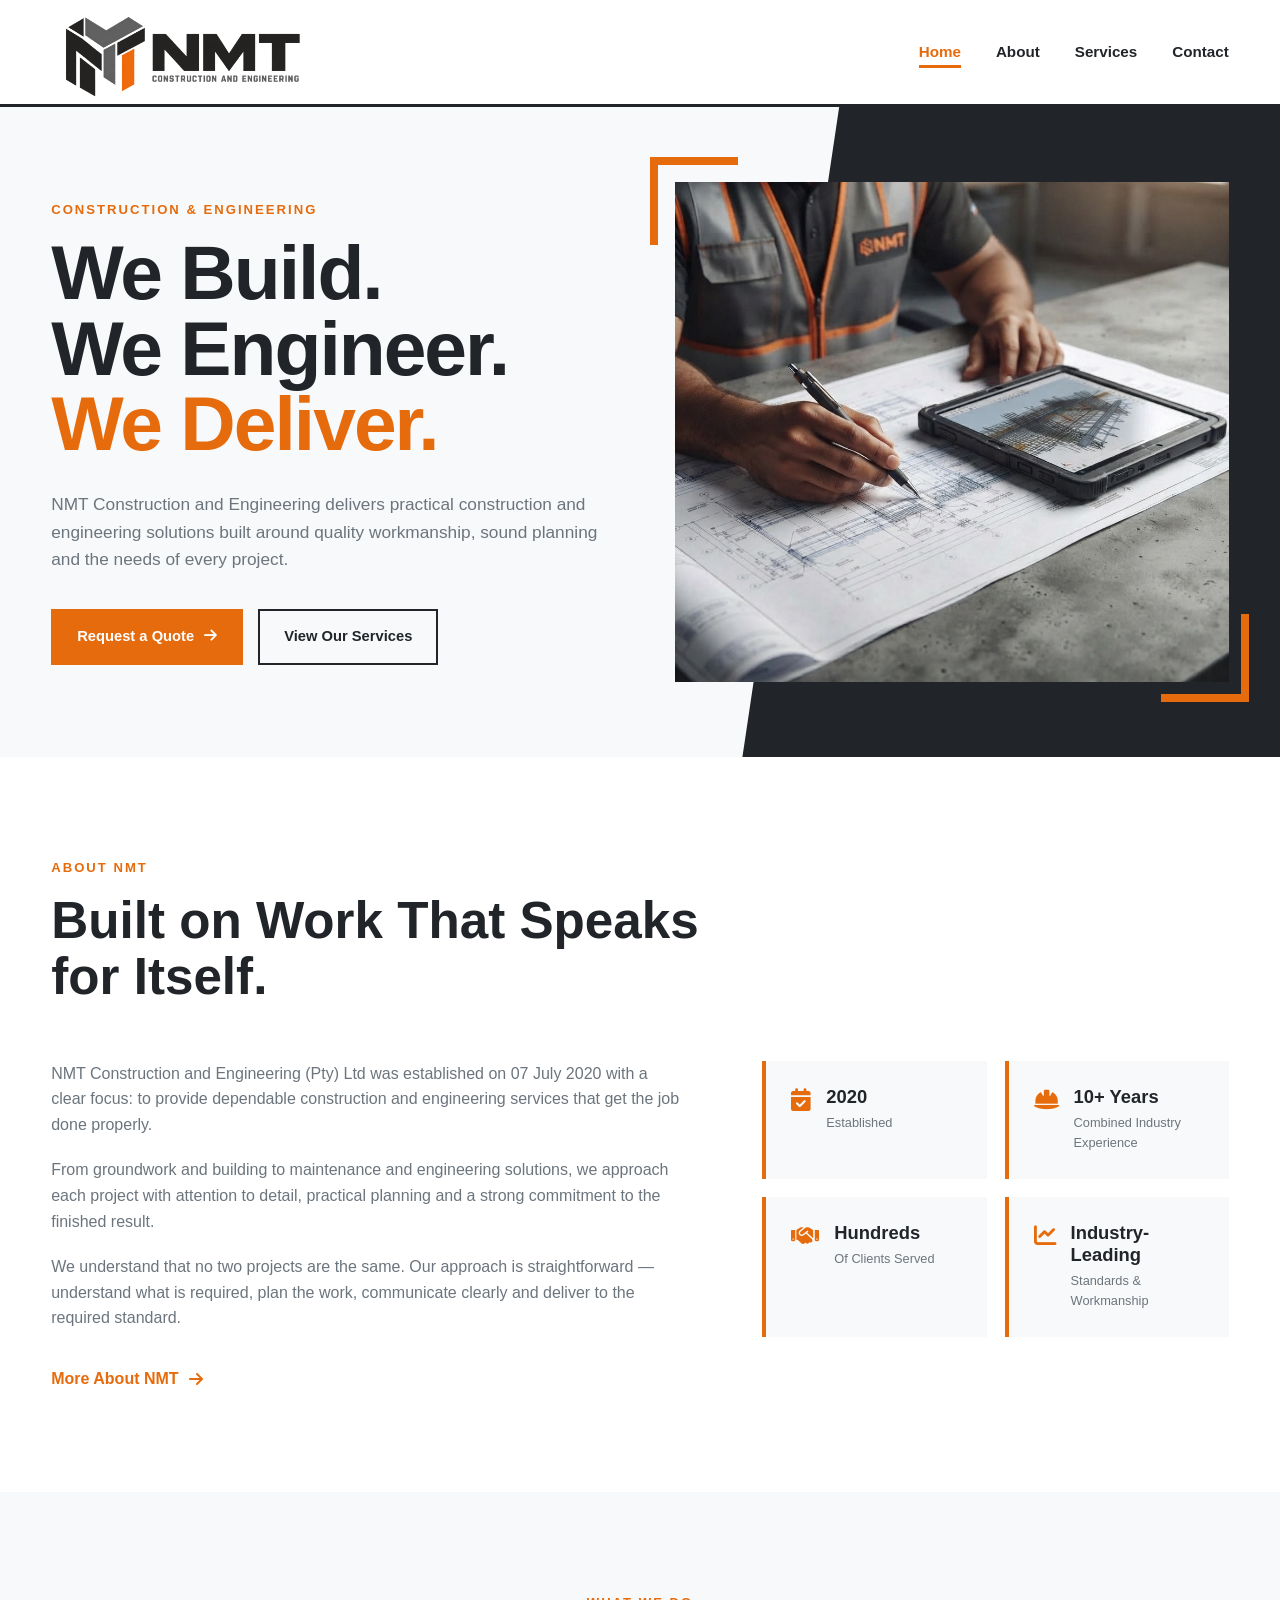
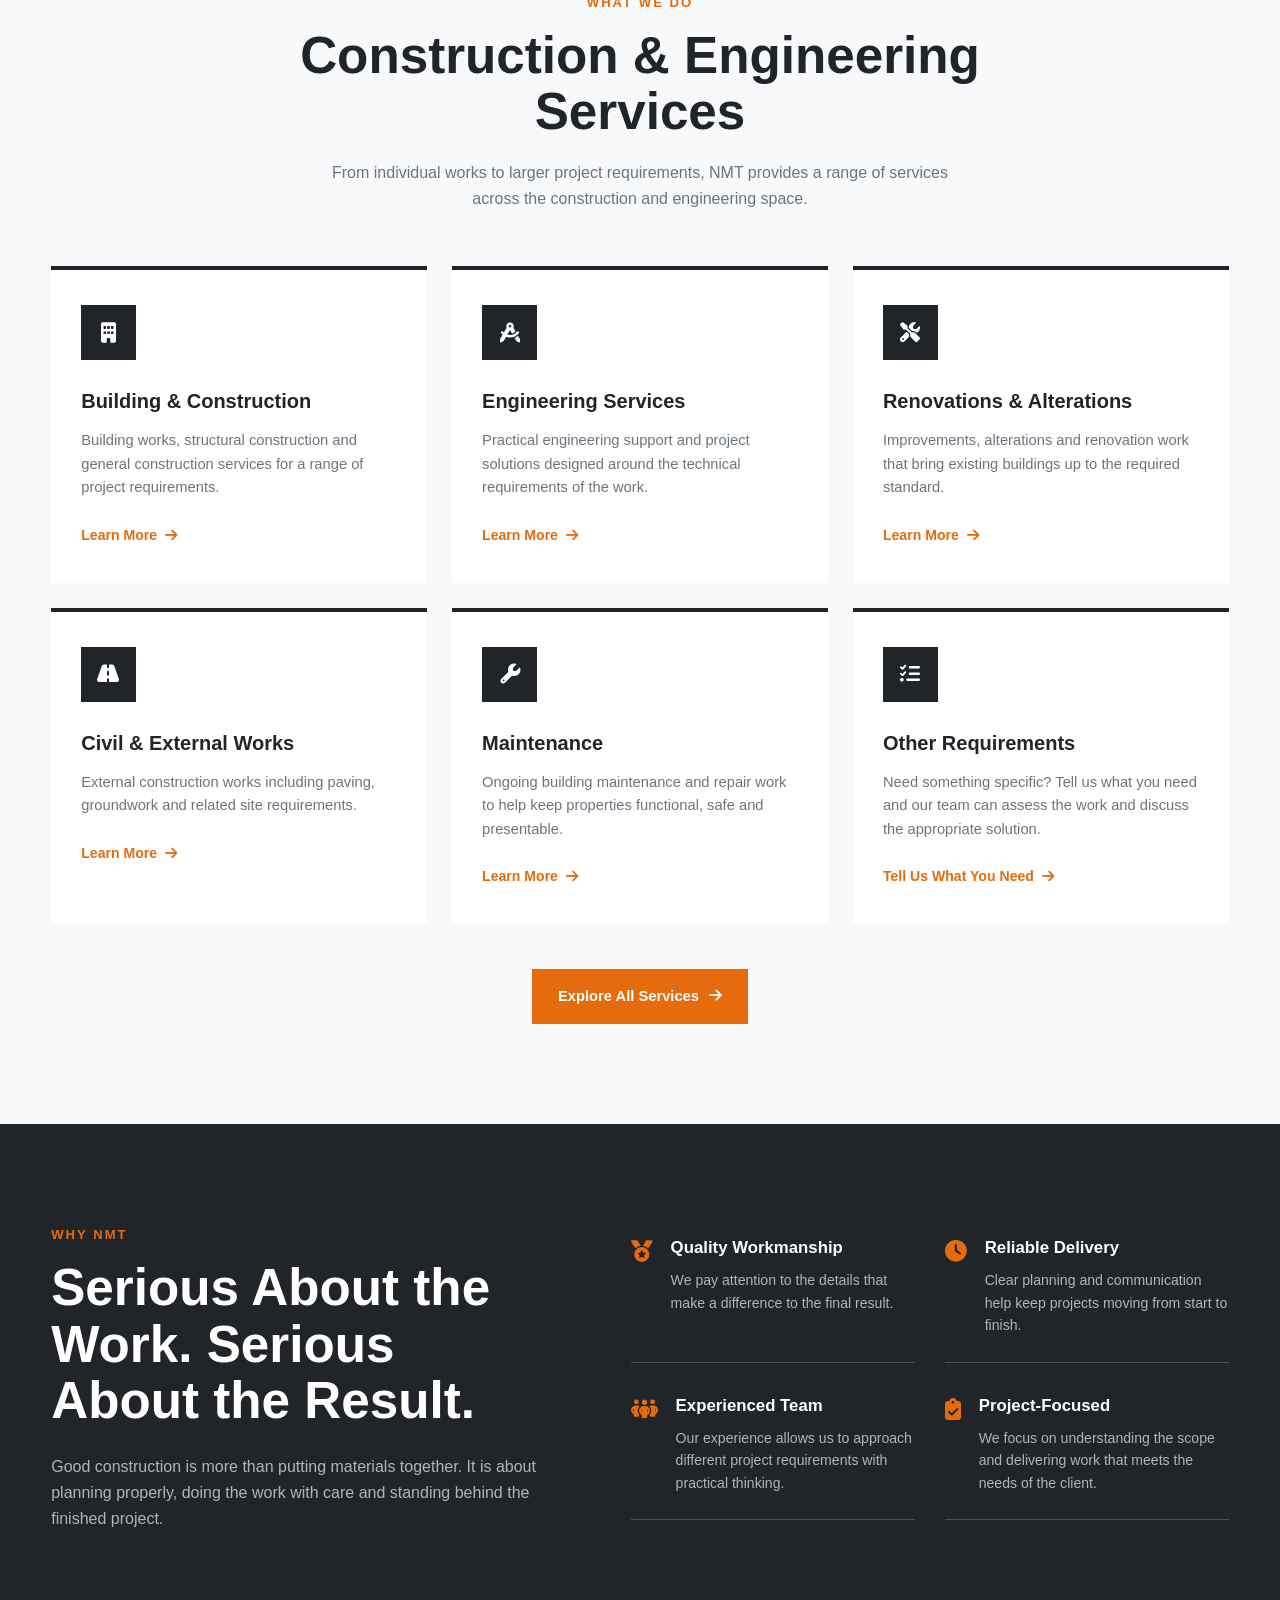
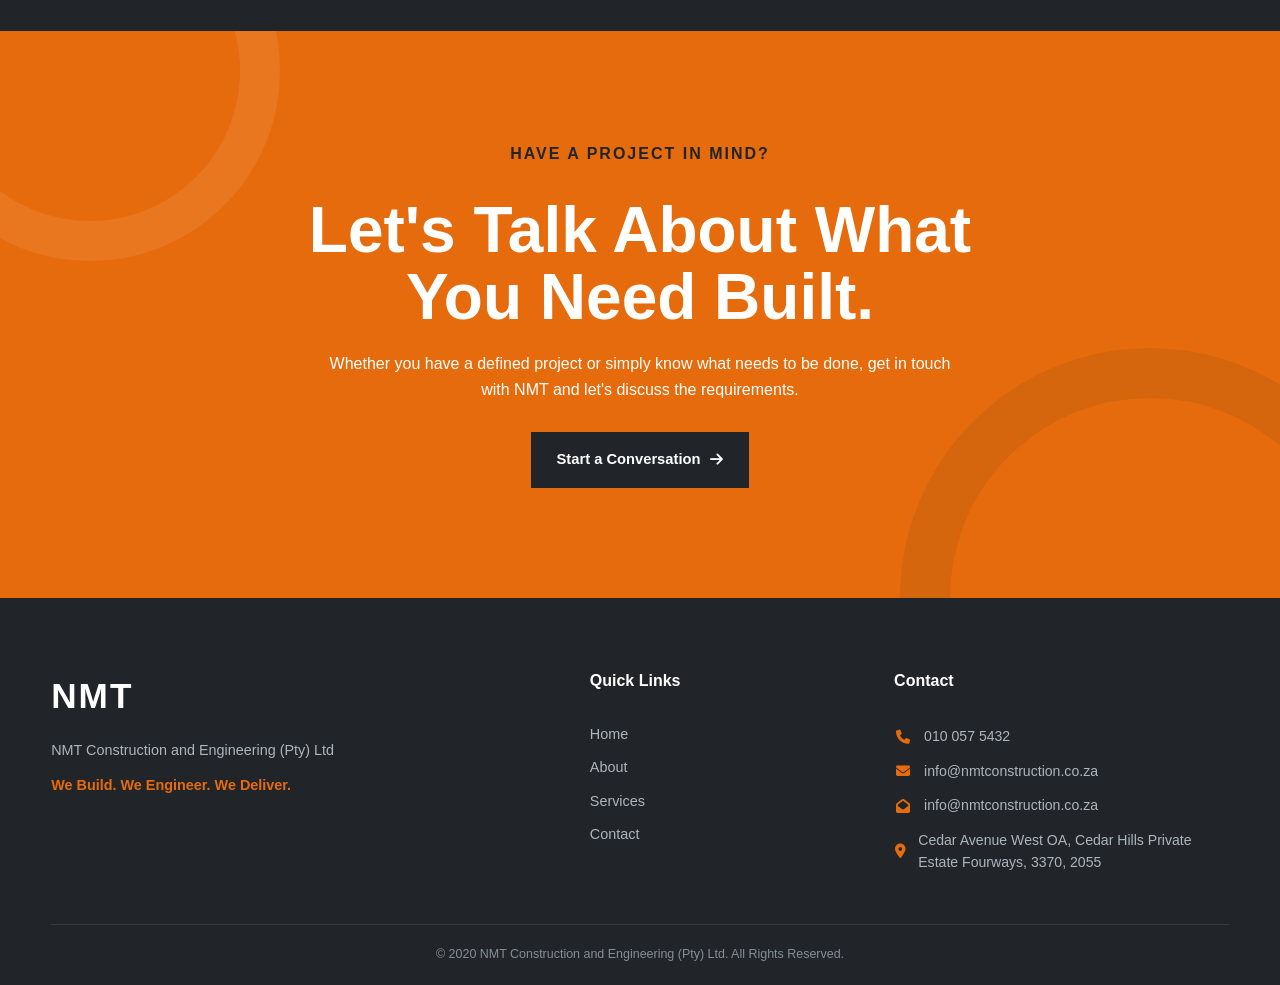
==== index.html @ 1b3e468e "Add files via upload" ====
<!DOCTYPE html>
<html lang="en">
<head>
    <meta charset="UTF-8">
    <meta name="viewport" content="width=device-width, initial-scale=1.0">
    <meta name="description" content="NMT Construction and Engineering (Pty) Ltd — professional construction and engineering services for residential, commercial and industrial projects.">
    <meta name="keywords" content="NMT Construction, NMT Engineering, construction company, engineering services, construction services, South Africa">
    <meta name="author" content="NMT Construction and Engineering (Pty) Ltd">
    <title>NMT Construction and Engineering (Pty) Ltd</title>

    <link rel="icon" type="image/jpeg" href="images/Favicon.jpg">

    <link rel="stylesheet" href="css/style.css">

    <link rel="stylesheet" href="https://cdnjs.cloudflare.com/ajax/libs/font-awesome/6.5.2/css/all.min.css">
</head>

<body>

    <header class="site-header">
        <div class="container">

            <a href="index.html" class="logo">
              <img src="images/NMT_Logo.jpg" alt="NMT Construction and Engineering (Pty) Ltd">
           </a>

            <button class="menu-toggle" id="menu-toggle" aria-label="Open navigation menu" aria-expanded="false">
                <i class="fas fa-bars"></i>
            </button>

            <nav class="navbar" id="navbar">
                <ul>
                    <li><a href="index.html" class="active">Home</a></li>
                    <li><a href="about.html">About</a></li>
                    <li><a href="services.html">Services</a></li>
                    <li><a href="contact.html">Contact</a></li>
                </ul>
            </nav>

        </div>
    </header>


    <main>

        <section class="hero">
            <div class="container hero-container">

                <div class="hero-content">
                    <p class="hero-label">CONSTRUCTION & ENGINEERING</p>

                    <h1>
                        <span class="hero-word">We Build.</span>
                        <span class="hero-word">We Engineer.</span>
                        <span class="hero-word">We Deliver.</span>
                    </h1>

                    <p class="hero-text">
                        NMT Construction and Engineering delivers practical construction
                        and engineering solutions built around quality workmanship,
                        sound planning and the needs of every project.
                    </p>

                    <div class="hero-buttons">
                        <a href="contact.html" class="btn btn-primary">
                            Request a Quote
                            <i class="fas fa-arrow-right"></i>
                        </a>

                        <a href="services.html" class="btn btn-secondary">
                            View Our Services
                        </a>
                    </div>
                </div>

                <div class="hero-image">
                    <img src="images/construction.jpg" alt="NMT Construction and Engineering project">
                </div>

            </div>
        </section>


        <section class="company-intro">
            <div class="container">

                <div class="section-heading">
                    <p class="section-label">ABOUT NMT</p>
                    <h2>Built on Work That Speaks for Itself.</h2>
                </div>

                <div class="intro-content">

                    <div class="intro-text">
                        <p>
                            NMT Construction and Engineering (Pty) Ltd was established
                            on 07 July 2020 with a clear focus: to provide dependable
                            construction and engineering services that get the job done
                            properly.
                        </p>

                        <p>
                            From groundwork and building to maintenance and engineering
                            solutions, we approach each project with attention to detail,
                            practical planning and a strong commitment to the finished result.
                        </p>

                        <p>
                            We understand that no two projects are the same. Our approach
                            is straightforward — understand what is required, plan the work,
                            communicate clearly and deliver to the required standard.
                        </p>

                        <a href="about.html" class="text-link">
                            More About NMT
                            <i class="fas fa-arrow-right"></i>
                        </a>
                    </div>

                    <div class="intro-facts">

                        <div class="fact">
                            <i class="fas fa-calendar-check"></i>
                            <div>
                                <strong>2020</strong>
                                <span>Established</span>
                            </div>
                        </div>

                        <div class="fact">
                            <i class="fas fa-hard-hat"></i>
                            <div>
                                <strong>10+ Years</strong>
                                <span>Combined Industry Experience</span>
                            </div>
                        </div>

                        <div class="fact">
                            <i class="fas fa-handshake"></i>
                            <div>
                                <strong>Hundreds</strong>
                                <span>Of Clients Served</span>
                            </div>
                        </div>

                        <div class="fact">
                            <i class="fas fa-chart-line"></i>
                            <div>
                                <strong>Industry-Leading</strong>
                                <span>Standards & Workmanship</span>
                            </div>
                        </div>

                    </div>

                </div>

            </div>
        </section>


        <section class="services-preview">
            <div class="container">

                <div class="section-heading centered">
                    <p class="section-label">WHAT WE DO</p>
                    <h2>Construction & Engineering Services</h2>
                    <p>
                        From individual works to larger project requirements,
                        NMT provides a range of services across the construction
                        and engineering space.
                    </p>
                </div>

                <div class="services-grid">

                    <article class="service-card">
                        <div class="service-icon">
                            <i class="fas fa-building"></i>
                        </div>
                        <h3>Building & Construction</h3>
                        <p>
                            Building works, structural construction and general
                            construction services for a range of project requirements.
                        </p>
                        <a href="services.html">
                            Learn More <i class="fas fa-arrow-right"></i>
                        </a>
                    </article>

                    <article class="service-card">
                        <div class="service-icon">
                            <i class="fas fa-drafting-compass"></i>
                        </div>
                        <h3>Engineering Services</h3>
                        <p>
                            Practical engineering support and project solutions
                            designed around the technical requirements of the work.
                        </p>
                        <a href="services.html">
                            Learn More <i class="fas fa-arrow-right"></i>
                        </a>
                    </article>

                    <article class="service-card">
                        <div class="service-icon">
                            <i class="fas fa-tools"></i>
                        </div>
                        <h3>Renovations & Alterations</h3>
                        <p>
                            Improvements, alterations and renovation work that
                            bring existing buildings up to the required standard.
                        </p>
                        <a href="services.html">
                            Learn More <i class="fas fa-arrow-right"></i>
                        </a>
                    </article>

                    <article class="service-card">
                        <div class="service-icon">
                            <i class="fas fa-road"></i>
                        </div>
                        <h3>Civil & External Works</h3>
                        <p>
                            External construction works including paving,
                            groundwork and related site requirements.
                        </p>
                        <a href="services.html">
                            Learn More <i class="fas fa-arrow-right"></i>
                        </a>
                    </article>

                    <article class="service-card">
                        <div class="service-icon">
                            <i class="fas fa-wrench"></i>
                        </div>
                        <h3>Maintenance</h3>
                        <p>
                            Ongoing building maintenance and repair work to help
                            keep properties functional, safe and presentable.
                        </p>
                        <a href="services.html">
                            Learn More <i class="fas fa-arrow-right"></i>
                        </a>
                    </article>

                    <article class="service-card service-card-other">
                        <div class="service-icon">
                            <i class="fas fa-list-check"></i>
                        </div>
                        <h3>Other Requirements</h3>
                        <p>
                            Need something specific? Tell us what you need and
                            our team can assess the work and discuss the appropriate solution.
                        </p>
                        <a href="contact.html">
                            Tell Us What You Need <i class="fas fa-arrow-right"></i>
                        </a>
                    </article>

                </div>

                <div class="services-button">
                    <a href="services.html" class="btn btn-primary">
                        Explore All Services
                        <i class="fas fa-arrow-right"></i>
                    </a>
                </div>

            </div>
        </section>


        <section class="why-nmt">
            <div class="container">

                <div class="why-content">

                    <div class="why-heading">
                        <p class="section-label">WHY NMT</p>
                        <h2>Serious About the Work. Serious About the Result.</h2>
                        <p>
                            Good construction is more than putting materials together.
                            It is about planning properly, doing the work with care and
                            standing behind the finished project.
                        </p>
                    </div>

                    <div class="why-points">

                        <div class="why-point">
                            <div class="why-icon">
                                <i class="fas fa-medal"></i>
                            </div>
                            <div>
                                <h3>Quality Workmanship</h3>
                                <p>
                                    We pay attention to the details that make a difference
                                    to the final result.
                                </p>
                            </div>
                        </div>

                        <div class="why-point">
                            <div class="why-icon">
                                <i class="fas fa-clock"></i>
                            </div>
                            <div>
                                <h3>Reliable Delivery</h3>
                                <p>
                                    Clear planning and communication help keep projects
                                    moving from start to finish.
                                </p>
                            </div>
                        </div>

                        <div class="why-point">
                            <div class="why-icon">
                                <i class="fas fa-people-group"></i>
                            </div>
                            <div>
                                <h3>Experienced Team</h3>
                                <p>
                                    Our experience allows us to approach different
                                    project requirements with practical thinking.
                                </p>
                            </div>
                        </div>

                        <div class="why-point">
                            <div class="why-icon">
                                <i class="fas fa-clipboard-check"></i>
                            </div>
                            <div>
                                <h3>Project-Focused</h3>
                                <p>
                                    We focus on understanding the scope and delivering
                                    work that meets the needs of the client.
                                </p>
                            </div>
                        </div>

                    </div>

                </div>

            </div>
        </section>


        <section class="cta-section">
            <div class="container">

                <div class="cta-content">
                    <p class="section-label">HAVE A PROJECT IN MIND?</p>

                    <h2>
                        Let's Talk About What You Need Built.
                    </h2>

                    <p>
                        Whether you have a defined project or simply know what
                        needs to be done, get in touch with NMT and let's discuss
                        the requirements.
                    </p>

                    <a href="contact.html" class="btn btn-primary">
                        Start a Conversation
                        <i class="fas fa-arrow-right"></i>
                    </a>
                </div>

            </div>
        </section>

    </main>


    <footer class="site-footer">
        <div class="container">

            <div class="footer-grid">

                <div class="footer-company">
                    <a href="index.html" class="footer-logo">
                        NMT
                    </a>

                    <p>
                        NMT Construction and Engineering (Pty) Ltd
                    </p>

                    <p class="footer-slogan">
                        We Build. We Engineer. We Deliver.
                    </p>
                </div>

                <div class="footer-links">
                    <h3>Quick Links</h3>
                    <a href="index.html">Home</a>
                    <a href="about.html">About</a>
                    <a href="services.html">Services</a>
                    <a href="contact.html">Contact</a>
                </div>

                <div class="footer-contact">
                    <h3>Contact</h3>

                    <p>
                        <i class="fas fa-phone"></i>
                        <a href="tel:0100575432">010 057 5432</a>
                    </p>

                    <p>
                        <i class="fas fa-envelope"></i>
                        <a href="mailto:info@nmtconstruction.co.za">
                           info@nmtconstruction.co.za
                        </a>
                    </p>

                    <p>
                        <i class="fas fa-envelope-open"></i>
                        <a href="mailto:info@nmtconstruction.co.za">
                           info@nmtconstruction.co.za
                        </a>
                    </p>

                    <p>
                        <i class="fas fa-location-dot"></i>
                        <span>Cedar Avenue West OA, Cedar Hills Private Estate
                        Fourways, 3370, 2055</span>
                    </p>
                </div>

            </div>

            <div class="footer-bottom">
                <p>
                    &copy; 2020 NMT Construction and Engineering (Pty) Ltd. All Rights Reserved.
                </p>
            </div>

        </div>
    </footer>


    <script src="script.js"></script>

</body>
</html>
---- css/style.css ----
:root {
    --nmt-orange: #e66b0c;
    --nmt-black: #212529;
    --nmt-mid-grey: #6c757d;
    --nmt-light-grey: #f8f9fa;
    --nmt-white: #ffffff;
    --nmt-dark-grey: #343a40;
    --nmt-border: #dee2e6;
}

* {
    margin: 0;
    padding: 0;
    box-sizing: border-box;
}

html {
    scroll-behavior: smooth;
}

body {
    font-family: "Segoe UI", Tahoma, Geneva, Verdana, sans-serif;
    background-color: var(--nmt-white);
    color: var(--nmt-black);
    line-height: 1.6;
}

img {
    max-width: 100%;
    display: block;
}

a {
    color: inherit;
    text-decoration: none;
}

.container {
    width: min(1180px, 92%);
    margin: 0 auto;
}


/* =========================
   HEADER
========================= */

.site-header {
    background-color: var(--nmt-white);
    border-bottom: 3px solid var(--nmt-black);
    position: sticky;
    top: 0;
    z-index: 1000;
}

.site-header .container {
    min-height: 90px;
    display: flex;
    align-items: center;
    justify-content: space-between;
    gap: 40px;
}

.logo {
    display: flex;
    align-items: center;
    max-width: 260px;
}

.logo img {
    width: 100%;
    height: auto;
}

.navbar ul {
    display: flex;
    align-items: center;
    gap: 35px;
    list-style: none;
}

.navbar a {
    position: relative;
    color: var(--nmt-black);
    font-size: 0.95rem;
    font-weight: 600;
    transition: color 0.3s ease;
}

.navbar a::after {
    content: "";
    position: absolute;
    left: 0;
    bottom: -8px;
    width: 0;
    height: 3px;
    background-color: var(--nmt-orange);
    transition: width 0.3s ease;
}

.navbar a:hover,
.navbar a.active {
    color: var(--nmt-orange);
}

.navbar a:hover::after,
.navbar a.active::after {
    width: 100%;
}

.menu-toggle {
    display: none;
    border: none;
    background: transparent;
    color: var(--nmt-black);
    font-size: 1.5rem;
    cursor: pointer;
}


/* =========================
   HERO
========================= */

.hero {
    background-color: var(--nmt-light-grey);
    overflow: hidden;
    position: relative;
}

.hero::before {
    content: "";
    position: absolute;
    top: 0;
    right: 0;
    width: 42%;
    height: 100%;
    background-color: var(--nmt-black);
    clip-path: polygon(18% 0, 100% 0, 100% 100%, 0 100%);
}

.hero-container {
    min-height: 650px;
    display: grid;
    grid-template-columns: 1fr 1fr;
    align-items: center;
    gap: 70px;
    position: relative;
    z-index: 1;
}

.hero-content {
    padding: 70px 0;
}

.hero-label,
.section-label {
    color: var(--nmt-orange);
    font-size: 0.82rem;
    font-weight: 800;
    letter-spacing: 2px;
    margin-bottom: 15px;
}

.hero h1 {
    font-size: clamp(3rem, 6vw, 5.5rem);
    line-height: 0.98;
    letter-spacing: -2px;
    margin-bottom: 30px;
    overflow: hidden;
}

.hero-word {
    display: block;
    opacity: 0;
    transform: translateX(-80px);
    animation: swooshIn 0.8s ease forwards;
}

.hero-word:nth-child(1) {
    animation-delay: 0.15s;
}

.hero-word:nth-child(2) {
    animation-delay: 0.35s;
}

.hero-word:nth-child(3) {
    animation-delay: 0.55s;
    color: var(--nmt-orange);
}

.hero-text {
    max-width: 600px;
    color: var(--nmt-mid-grey);
    font-size: 1.08rem;
    margin-bottom: 35px;
    opacity: 0;
    transform: translateY(25px);
    animation: fadeUp 0.8s ease 0.75s forwards;
}

.hero-buttons {
    display: flex;
    flex-wrap: wrap;
    gap: 15px;
    opacity: 0;
    transform: translateY(25px);
    animation: fadeUp 0.8s ease 0.9s forwards;
}

.btn {
    display: inline-flex;
    align-items: center;
    justify-content: center;
    gap: 10px;
    padding: 14px 24px;
    border: 2px solid transparent;
    font-size: 0.92rem;
    font-weight: 700;
    transition: all 0.3s ease;
}

.btn-primary {
    background-color: var(--nmt-orange);
    color: var(--nmt-white);
}

.btn-primary:hover {
    background-color: var(--nmt-black);
    transform: translateY(-3px);
}

.btn-secondary {
    background-color: transparent;
    color: var(--nmt-black);
    border-color: var(--nmt-black);
}

.btn-secondary:hover {
    background-color: var(--nmt-black);
    color: var(--nmt-white);
    transform: translateY(-3px);
}

.hero-image {
    position: relative;
    opacity: 0;
    transform: translateX(80px);
    animation: imageReveal 1s ease 0.3s forwards;
}

.hero-image::before {
    content: "";
    position: absolute;
    width: 80px;
    height: 80px;
    top: -25px;
    left: -25px;
    border-top: 8px solid var(--nmt-orange);
    border-left: 8px solid var(--nmt-orange);
    z-index: 2;
}

.hero-image::after {
    content: "";
    position: absolute;
    width: 80px;
    height: 80px;
    right: -20px;
    bottom: -20px;
    border-right: 8px solid var(--nmt-orange);
    border-bottom: 8px solid var(--nmt-orange);
}

.hero-image img {
    width: 100%;
    height: 500px;
    object-fit: cover;
    position: relative;
    z-index: 1;
}


/* =========================
   COMPANY INTRO
========================= */

.company-intro {
    padding: 100px 0;
    background-color: var(--nmt-white);
}

.section-heading {
    max-width: 700px;
    margin-bottom: 55px;
}

.section-heading h2 {
    color: var(--nmt-black);
    font-size: clamp(2.2rem, 4vw, 3.5rem);
    line-height: 1.1;
    margin-bottom: 20px;
}

.section-heading.centered {
    margin-left: auto;
    margin-right: auto;
    text-align: center;
}

.section-heading.centered > p:last-child {
    color: var(--nmt-mid-grey);
    max-width: 650px;
    margin: 0 auto;
}

.intro-content {
    display: grid;
    grid-template-columns: 1.15fr 0.85fr;
    gap: 80px;
    align-items: start;
}

.intro-text p {
    color: var(--nmt-mid-grey);
    margin-bottom: 20px;
    font-size: 1rem;
}

.text-link {
    display: inline-flex;
    align-items: center;
    gap: 10px;
    color: var(--nmt-orange);
    font-weight: 700;
    margin-top: 15px;
    transition: gap 0.3s ease;
}

.text-link:hover {
    gap: 16px;
}

.intro-facts {
    display: grid;
    grid-template-columns: 1fr 1fr;
    gap: 18px;
}

.fact {
    padding: 25px;
    background-color: var(--nmt-light-grey);
    border-left: 4px solid var(--nmt-orange);
    display: flex;
    align-items: flex-start;
    gap: 15px;
}

.fact i {
    color: var(--nmt-orange);
    font-size: 1.4rem;
    margin-top: 3px;
}

.fact strong {
    display: block;
    color: var(--nmt-black);
    font-size: 1.15rem;
    line-height: 1.2;
}

.fact span {
    display: block;
    color: var(--nmt-mid-grey);
    font-size: 0.8rem;
    margin-top: 5px;
}


/* =========================
   SERVICES
========================= */

.services-preview {
    padding: 100px 0;
    background-color: var(--nmt-light-grey);
}

.services-grid {
    display: grid;
    grid-template-columns: repeat(3, 1fr);
    gap: 25px;
}

.service-card {
    background-color: var(--nmt-white);
    padding: 35px 30px;
    border-top: 4px solid var(--nmt-black);
    transition: transform 0.3s ease, border-color 0.3s ease, box-shadow 0.3s ease;
}

.service-card:hover {
    transform: translateY(-8px);
    border-color: var(--nmt-orange);
    box-shadow: 0 15px 35px rgba(33, 37, 41, 0.12);
}

.service-icon {
    width: 55px;
    height: 55px;
    display: flex;
    align-items: center;
    justify-content: center;
    background-color: var(--nmt-black);
    color: var(--nmt-white);
    font-size: 1.25rem;
    margin-bottom: 25px;
    transition: background-color 0.3s ease;
}

.service-card:hover .service-icon {
    background-color: var(--nmt-orange);
}

.service-card h3 {
    color: var(--nmt-black);
    font-size: 1.25rem;
    margin-bottom: 12px;
}

.service-card p {
    color: var(--nmt-mid-grey);
    font-size: 0.92rem;
    margin-bottom: 22px;
}

.service-card a {
    color: var(--nmt-orange);
    font-size: 0.88rem;
    font-weight: 700;
    display: inline-flex;
    align-items: center;
    gap: 8px;
    transition: gap 0.3s ease;
}

.service-card a:hover {
    gap: 13px;
}

.services-button {
    display: flex;
    justify-content: center;
    margin-top: 45px;
}


/* =========================
   WHY NMT
========================= */

.why-nmt {
    padding: 100px 0;
    background-color: var(--nmt-black);
    color: var(--nmt-white);
}

.why-content {
    display: grid;
    grid-template-columns: 0.9fr 1.1fr;
    gap: 90px;
    align-items: center;
}

.why-heading h2 {
    color: var(--nmt-white);
    font-size: clamp(2.2rem, 4vw, 3.5rem);
    line-height: 1.1;
    margin-bottom: 25px;
}

.why-heading > p:last-child {
    color: #adb5bd;
}

.why-points {
    display: grid;
    grid-template-columns: 1fr 1fr;
    gap: 30px;
}

.why-point {
    display: flex;
    gap: 18px;
    padding-bottom: 25px;
    border-bottom: 1px solid #495057;
}

.why-icon {
    flex-shrink: 0;
    color: var(--nmt-orange);
    font-size: 1.35rem;
}

.why-point h3 {
    color: var(--nmt-white);
    font-size: 1.05rem;
    margin-bottom: 7px;
}

.why-point p {
    color: #adb5bd;
    font-size: 0.88rem;
}


/* =========================
   CTA
========================= */

.cta-section {
    padding: 110px 0;
    background-color: var(--nmt-orange);
    color: var(--nmt-white);
    text-align: center;
    position: relative;
    overflow: hidden;
}

.cta-section::before {
    content: "";
    position: absolute;
    width: 300px;
    height: 300px;
    border: 40px solid rgba(255, 255, 255, 0.08);
    border-radius: 50%;
    top: -150px;
    left: -100px;
}

.cta-section::after {
    content: "";
    position: absolute;
    width: 400px;
    height: 400px;
    border: 50px solid rgba(33, 37, 41, 0.08);
    border-radius: 50%;
    bottom: -250px;
    right: -120px;
}

.cta-content {
    max-width: 750px;
    margin: 0 auto;
    position: relative;
    z-index: 1;
}

.cta-section .section-label {
    color: var(--nmt-black);
}

.cta-section h2 {
    font-size: clamp(2.3rem, 5vw, 4rem);
    line-height: 1.05;
    margin-bottom: 20px;
}

.cta-section p {
    max-width: 650px;
    margin: 0 auto 30px;
    font-size: 1rem;
}

.cta-section .btn-primary {
    background-color: var(--nmt-black);
}

.cta-section .btn-primary:hover {
    background-color: var(--nmt-white);
    color: var(--nmt-black);
}


/* =========================
   FOOTER
========================= */

.site-footer {
    background-color: var(--nmt-black);
    color: var(--nmt-white);
    padding: 70px 0 0;
}

.footer-grid {
    display: grid;
    grid-template-columns: 1.4fr 0.7fr 1fr;
    gap: 70px;
    padding-bottom: 50px;
}

.footer-logo {
    display: inline-block;
    color: var(--nmt-white);
    font-size: 2.2rem;
    font-weight: 900;
    letter-spacing: 2px;
    margin-bottom: 15px;
}

.footer-company p {
    color: #adb5bd;
    font-size: 0.9rem;
    max-width: 350px;
}

.footer-company .footer-slogan {
    color: var(--nmt-orange);
    font-weight: 700;
    margin-top: 12px;
}

.footer-links h3,
.footer-contact h3 {
    font-size: 1rem;
    margin-bottom: 20px;
    color: var(--nmt-white);
}

.footer-links {
    display: flex;
    flex-direction: column;
    gap: 10px;
}

.footer-links a {
    color: #adb5bd;
    font-size: 0.9rem;
    transition: color 0.3s ease;
}

.footer-links a:hover {
    color: var(--nmt-orange);
}

.footer-contact {
    display: flex;
    flex-direction: column;
    gap: 12px;
}

.footer-contact p {
    display: flex;
    align-items: center;
    gap: 12px;
    color: #adb5bd;
    font-size: 0.88rem;
}

.footer-contact i {
    color: var(--nmt-orange);
    width: 18px;
    text-align: center;
}

.footer-bottom {
    border-top: 1px solid #343a40;
    padding: 20px 0;
    text-align: center;
}

.footer-bottom p {
    color: #868e96;
    font-size: 0.78rem;
}


/* =========================
   ANIMATIONS
========================= */

@keyframes swooshIn {
    from {
        opacity: 0;
        transform: translateX(-80px);
    }

    to {
        opacity: 1;
        transform: translateX(0);
    }
}

@keyframes imageReveal {
    from {
        opacity: 0;
        transform: translateX(80px);
    }

    to {
        opacity: 1;
        transform: translateX(0);
    }
}

@keyframes fadeUp {
    from {
        opacity: 0;
        transform: translateY(25px);
    }

    to {
        opacity: 1;
        transform: translateY(0);
    }
}


/* =========================
   TABLET
========================= */

@media (max-width: 900px) {

    .site-header .container {
        min-height: 80px;
    }

    .logo {
        max-width: 220px;
    }

    .navbar ul {
        gap: 20px;
    }

    .hero-container {
        grid-template-columns: 1fr;
        gap: 30px;
        padding-top: 60px;
        padding-bottom: 70px;
    }

    .hero::before {
        width: 100%;
        height: 35%;
        top: auto;
        bottom: 0;
        clip-path: polygon(0 30%, 100% 0, 100% 100%, 0 100%);
    }

    .hero-content {
        padding: 0;
    }

    .hero-image {
        max-width: 750px;
        width: 90%;
        margin: 0 auto;
    }

    .hero-image img {
        height: 420px;
    }

    .intro-content,
    .why-content {
        grid-template-columns: 1fr;
        gap: 50px;
    }

    .services-grid {
        grid-template-columns: repeat(2, 1fr);
    }

    .footer-grid {
        grid-template-columns: 1fr 1fr;
        gap: 45px;
    }

    .footer-company {
        grid-column: 1 / -1;
    }
}


/* =========================
   MOBILE
========================= */

@media (max-width: 650px) {

    .site-header .container {
        min-height: 75px;
    }

    .logo {
        max-width: 190px;
    }

    .menu-toggle {
        display: block;
        z-index: 1001;
    }

    .navbar {
        position: absolute;
        top: 75px;
        left: 0;
        width: 100%;
        background-color: var(--nmt-white);
        border-bottom: 3px solid var(--nmt-orange);
        display: none;
    }

    .navbar.active {
        display: block;
    }

    .navbar ul {
        flex-direction: column;
        align-items: stretch;
        gap: 0;
        padding: 15px 0;
    }

    .navbar li {
        text-align: center;
    }

    .navbar a {
        display: block;
        padding: 13px 20px;
    }

    .navbar a::after {
        display: none;
    }

    .hero-container {
        min-height: auto;
        padding-top: 50px;
        padding-bottom: 60px;
    }

    .hero h1 {
        font-size: clamp(2.8rem, 13vw, 4rem);
        letter-spacing: -1.5px;
    }

    .hero-text {
        font-size: 0.98rem;
    }

    .hero-buttons {
        flex-direction: column;
        align-items: stretch;
    }

    .btn {
        width: 100%;
    }

    .hero-image {
        width: 92%;
    }

    .hero-image img {
        height: 330px;
    }

    .hero-image::before,
    .hero-image::after {
        width: 50px;
        height: 50px;
        border-width: 5px;
    }

    .company-intro,
    .services-preview,
    .why-nmt {
        padding: 75px 0;
    }

    .section-heading {
        margin-bottom: 40px;
    }

    .intro-facts {
        grid-template-columns: 1fr;
    }

    .services-grid {
        grid-template-columns: 1fr;
    }

    .why-points {
        grid-template-columns: 1fr;
    }

    .cta-section {
        padding: 80px 0;
    }

    .footer-grid {
        grid-template-columns: 1fr;
        gap: 40px;
    }

    .footer-company {
        grid-column: auto;
    }
}






/* ABOUT HERO */

.about-hero {
    background-color: var(--nmt-black);
    color: var(--nmt-white);
    overflow: hidden;
}

.about-hero-container {
    min-height: 500px;
    display: grid;
    grid-template-columns: 1.5fr 0.5fr;
    align-items: center;
    gap: 80px;
}

.about-hero-content {
    padding: 80px 0;
}

.about-hero-content h1 {
    max-width: 850px;
    font-size: clamp(3rem, 6vw, 5.5rem);
    line-height: 1;
    letter-spacing: -2px;
    margin-bottom: 30px;
}

.about-hero-content h1 span {
    display: block;
    color: var(--nmt-orange);
}

.about-hero-content > p:last-child {
    max-width: 680px;
    color: #adb5bd;
    font-size: 1.05rem;
}

.about-hero-mark {
    min-height: 300px;
    border-left: 2px solid var(--nmt-orange);
    padding-left: 45px;
    display: flex;
    flex-direction: column;
    justify-content: center;
}

.about-year span {
    display: block;
    color: var(--nmt-orange);
    font-size: 0.8rem;
    font-weight: 800;
    letter-spacing: 3px;
}

.about-year strong {
    display: block;
    font-size: clamp(4rem, 7vw, 6.5rem);
    line-height: 0.95;
}

.about-mark-line {
    width: 60px;
    height: 4px;
    background-color: var(--nmt-orange);
    margin: 25px 0;
}

.about-hero-mark p {
    color: #adb5bd;
    font-size: 0.85rem;
    font-weight: 700;
    letter-spacing: 1px;
    text-transform: uppercase;
}


/* ABOUT INTRODUCTION */

.about-introduction {
    padding: 110px 0;
    background-color: var(--nmt-white);
}

.about-intro-grid {
    display: grid;
    grid-template-columns: 0.9fr 1.1fr;
    gap: 100px;
    align-items: start;
}

.about-intro-heading h2 {
    color: var(--nmt-black);
    font-size: clamp(2.3rem, 4vw, 4rem);
    line-height: 1.08;
    letter-spacing: -1px;
}

.about-intro-text {
    padding-top: 8px;
}

.about-intro-text p {
    color: var(--nmt-mid-grey);
    font-size: 1rem;
    margin-bottom: 25px;
}

.about-intro-text p:last-child {
    margin-bottom: 0;
}


/* MISSION & VISION */

.about-focus {
    padding: 0 0 110px;
    background-color: var(--nmt-white);
}

.about-focus-grid {
    display: grid;
    grid-template-columns: 1fr 1fr;
}

.about-focus-card {
    min-height: 390px;
    padding: 55px;
    position: relative;
    overflow: hidden;
}

.about-focus-dark {
    background-color: var(--nmt-black);
    color: var(--nmt-white);
}

.about-focus-orange {
    background-color: var(--nmt-orange);
    color: var(--nmt-white);
}

.focus-number {
    position: absolute;
    top: 25px;
    right: 35px;
    font-size: 4rem;
    line-height: 1;
    font-weight: 900;
    opacity: 0.12;
}

.about-focus-card > i {
    font-size: 2rem;
    margin-bottom: 30px;
}

.about-focus-dark > i {
    color: var(--nmt-orange);
}

.about-focus-orange > i {
    color: var(--nmt-black);
}

.about-focus-card h2 {
    font-size: 2rem;
    margin-bottom: 20px;
}

.about-focus-card p {
    max-width: 500px;
    font-size: 0.98rem;
    line-height: 1.8;
}

.about-focus-dark p {
    color: #adb5bd;
}


/* VALUES */

.values-section {
    padding: 110px 0;
    background-color: var(--nmt-light-grey);
}

.values-grid {
    display: grid;
    grid-template-columns: repeat(4, 1fr);
    gap: 20px;
}

.value-card {
    background-color: var(--nmt-white);
    padding: 35px 28px;
    min-height: 330px;
    border-top: 4px solid var(--nmt-black);
    position: relative;
    transition: transform 0.3s ease, border-color 0.3s ease, box-shadow 0.3s ease;
}

.value-card:hover {
    transform: translateY(-7px);
    border-color: var(--nmt-orange);
    box-shadow: 0 15px 35px rgba(33, 37, 41, 0.12);
}

.value-icon {
    width: 55px;
    height: 55px;
    display: flex;
    align-items: center;
    justify-content: center;
    background-color: var(--nmt-black);
    color: var(--nmt-white);
    font-size: 1.2rem;
    margin-bottom: 25px;
    transition: background-color 0.3s ease;
}

.value-card:hover .value-icon {
    background-color: var(--nmt-orange);
}

.value-card > span {
    display: block;
    color: var(--nmt-orange);
    font-size: 0.75rem;
    font-weight: 800;
    letter-spacing: 2px;
    margin-bottom: 7px;
}

.value-card h3 {
    color: var(--nmt-black);
    font-size: 1.35rem;
    margin-bottom: 12px;
}

.value-card p {
    color: var(--nmt-mid-grey);
    font-size: 0.88rem;
}


/* OUR APPROACH */

.approach-section {
    padding: 110px 0;
    background-color: var(--nmt-white);
}

.approach-grid {
    display: grid;
    grid-template-columns: 0.85fr 1.15fr;
    gap: 100px;
    align-items: center;
}

.approach-content h2 {
    color: var(--nmt-black);
    font-size: clamp(2.4rem, 4vw, 4rem);
    line-height: 1.05;
    margin-bottom: 25px;
}

.approach-content > p:not(.section-label) {
    color: var(--nmt-mid-grey);
    font-size: 0.98rem;
    margin-bottom: 20px;
}

.approach-steps {
    display: grid;
    grid-template-columns: 1fr 1fr;
    gap: 0;
    border-top: 1px solid var(--nmt-border);
    border-left: 1px solid var(--nmt-border);
}

.approach-step {
    min-height: 220px;
    padding: 30px;
    display: flex;
    gap: 18px;
    border-right: 1px solid var(--nmt-border);
    border-bottom: 1px solid var(--nmt-border);
}

.step-icon {
    flex-shrink: 0;
    width: 45px;
    height: 45px;
    display: flex;
    align-items: center;
    justify-content: center;
    background-color: var(--nmt-black);
    color: var(--nmt-orange);
    font-size: 1rem;
}

.approach-step span {
    display: block;
    color: var(--nmt-orange);
    font-size: 0.72rem;
    font-weight: 800;
    letter-spacing: 2px;
    margin-bottom: 5px;
}

.approach-step h3 {
    color: var(--nmt-black);
    font-size: 1.15rem;
    margin-bottom: 8px;
}

.approach-step p {
    color: var(--nmt-mid-grey);
    font-size: 0.84rem;
}


/* EXPERIENCE */

.experience-section {
    padding: 75px 0;
    background-color: var(--nmt-black);
}

.experience-grid {
    display: grid;
    grid-template-columns: repeat(4, 1fr);
}

.experience-stat {
    padding: 20px 30px;
    text-align: center;
    border-right: 1px solid #495057;
}

.experience-stat:last-child {
    border-right: none;
}

.experience-stat i {
    color: var(--nmt-orange);
    font-size: 1.5rem;
    margin-bottom: 15px;
}

.experience-stat strong {
    display: block;
    color: var(--nmt-white);
    font-size: 1.8rem;
    line-height: 1.2;
    margin-bottom: 7px;
}

.experience-stat span {
    display: block;
    color: #adb5bd;
    font-size: 0.78rem;
}


/* ABOUT CTA */

.about-cta {
    padding: 90px 0;
    background-color: var(--nmt-light-grey);
}

.about-cta-content {
    display: flex;
    align-items: center;
    justify-content: space-between;
    gap: 50px;
    padding: 55px 65px;
    background-color: var(--nmt-orange);
}

.about-cta-content .section-label {
    color: var(--nmt-black);
}

.about-cta-content h2 {
    color: var(--nmt-white);
    font-size: clamp(2rem, 4vw, 3.5rem);
    line-height: 1.05;
    margin-bottom: 15px;
}

.about-cta-content p:not(.section-label) {
    max-width: 650px;
    color: var(--nmt-white);
    font-size: 0.95rem;
}

.about-cta-content .btn-primary {
    flex-shrink: 0;
    background-color: var(--nmt-black);
}

.about-cta-content .btn-primary:hover {
    background-color: var(--nmt-white);
    color: var(--nmt-black);
}


/* ABOUT FOOTER LOGO */

.footer-logo {
    display: inline-block;
    max-width: 230px;
    margin-bottom: 15px;
}

.footer-logo img {
    width: 100%;
    height: auto;
}


/* ABOUT TABLET */

@media (max-width: 1000px) {

    .about-hero-container {
        grid-template-columns: 1fr;
        gap: 20px;
        padding-top: 70px;
        padding-bottom: 70px;
    }

    .about-hero-content {
        padding: 0;
    }

    .about-hero-mark {
        min-height: auto;
        border-left: none;
        border-top: 2px solid var(--nmt-orange);
        padding: 25px 0 0;
        flex-direction: row;
        align-items: center;
        gap: 30px;
    }

    .about-mark-line {
        width: 4px;
        height: 45px;
        margin: 0;
    }

    .about-intro-grid,
    .approach-grid {
        grid-template-columns: 1fr;
        gap: 50px;
    }

    .values-grid {
        grid-template-columns: repeat(2, 1fr);
    }

    .experience-grid {
        grid-template-columns: repeat(2, 1fr);
    }

    .experience-stat:nth-child(2) {
        border-right: none;
    }

    .experience-stat:nth-child(-n+2) {
        border-bottom: 1px solid #495057;
    }

    .about-cta-content {
        align-items: flex-start;
        flex-direction: column;
    }
}


/* ABOUT MOBILE */

@media (max-width: 650px) {

    .about-hero-container {
        padding-top: 55px;
        padding-bottom: 55px;
    }

    .about-hero-content h1 {
        font-size: clamp(2.7rem, 13vw, 4rem);
        letter-spacing: -1.5px;
    }

    .about-hero-content > p:last-child {
        font-size: 0.95rem;
    }

    .about-hero-mark {
        gap: 20px;
    }

    .about-year strong {
        font-size: 4rem;
    }

    .about-hero-mark p {
        font-size: 0.72rem;
    }

    .about-introduction,
    .values-section,
    .approach-section {
        padding: 75px 0;
    }

    .about-focus {
        padding-bottom: 75px;
    }

    .about-intro-heading h2 {
        font-size: 2.4rem;
    }

    .about-focus-grid {
        grid-template-columns: 1fr;
    }

    .about-focus-card {
        min-height: auto;
        padding: 40px 30px;
    }

    .about-focus-card h2 {
        font-size: 1.8rem;
    }

    .values-grid {
        grid-template-columns: 1fr;
    }

    .value-card {
        min-height: auto;
    }

    .approach-steps {
        grid-template-columns: 1fr;
    }

    .approach-step {
        min-height: auto;
    }

    .experience-section {
        padding: 55px 0;
    }

    .experience-grid {
        grid-template-columns: 1fr;
    }

    .experience-stat,
    .experience-stat:nth-child(2) {
        border-right: none;
        border-bottom: 1px solid #495057;
    }

    .experience-stat:last-child {
        border-bottom: none;
    }

    .about-cta {
        padding: 60px 0;
    }

    .about-cta-content {
        padding: 40px 30px;
    }

    .about-cta-content h2 {
        font-size: 2.3rem;
    }

    .about-cta-content .btn {
        width: 100%;
    }

    .footer-logo {
        max-width: 190px;
    }
}



/* SERVICES HERO */

.services-hero {
    position: relative;
    background-color:  #d0d3d7; 
    overflow: hidden;
    padding: 40px 0; /* Balanced padding now that the shape is removed */
}

.services-hero-container {
    min-height: 500px;
    display: grid;
    grid-template-columns: 1fr 1fr;
    gap: 70px;
    align-items: center;
    position: relative;
    z-index: 1;
}

.services-hero-content {
    opacity: 0;
    transform: translateX(-70px);
    animation: serviceHeroText 0.9s ease forwards;
}

.services-hero-content h1 {
    color: var(--nmt-black);
    font-size: clamp(3rem, 6vw, 5.3rem);
    line-height: 0.98;
    letter-spacing: -2px;
    margin-bottom: 30px;
}

.services-hero-content h1 span {
    display: block;
    color: var(--nmt-orange);
}

.services-hero-content > p:not(.section-label) {
    max-width: 600px;
    color: var(--nmt-mid-grey);
    font-size: 1.05rem;
    margin-bottom: 30px;
}

.services-hero-image {
    position: relative;
    opacity: 0;
    transform: translateX(80px);
    animation: serviceHeroImage 1s ease 0.2s forwards;
}

.services-hero-image::before {
    content: "";
    position: absolute;
    width: 75px;
    height: 75px;
    top: -25px;
    left: -25px;
    border-top: 8px solid var(--nmt-orange);
    border-left: 8px solid var(--nmt-orange);
    z-index: 2;
}

.services-hero-image::after {
    content: "";
    position: absolute;
    width: 75px;
    height: 75px;
    right: -20px;
    bottom: -20px;
    border-right: 8px solid var(--nmt-orange);
    border-bottom: 8px solid var(--nmt-orange);
}

.services-hero-image img {
    width: 100%;
    height: 470px;
    object-fit: cover;
}


/* SERVICES INTRODUCTION */

.services-introduction {
    padding: 105px 0 90px;
    background-color: var(--nmt-white);
}

.services-intro-grid {
    display: grid;
    grid-template-columns: 0.9fr 1.1fr;
    gap: 100px;
    align-items: start;
}

.services-intro-grid h2 {
    color: var(--nmt-black);
    font-size: clamp(2.4rem, 4vw, 4rem);
    line-height: 1.05;
}

.services-intro-grid h2 span {
    display: block;
    color: var(--nmt-orange);
}

.services-intro-grid > div:last-child {
    padding-top: 8px;
}

.services-intro-grid > div:last-child p {
    color: var(--nmt-mid-grey);
    font-size: 1rem;
    margin-bottom: 22px;
}


/* SERVICE LIST & ANIMATIONS */

.service-list {
    padding: 10px 0 110px;
    background-color: var(--nmt-white);
}

.service-feature {
    display: grid;
    grid-template-columns: 1fr 1fr;
    min-height: 590px;
    margin-bottom: 35px;
    overflow: hidden;
    opacity: 0;
    transform: translateY(30px);
    animation: serviceFadeIn 0.8s ease forwards;
}

/* Stagger the feature blocks for a smooth reveal sequence */
.service-list .service-feature:nth-child(1) { animation-delay: 0.1s; }
.service-list .service-feature:nth-child(2) { animation-delay: 0.2s; }
.service-list .service-feature:nth-child(3) { animation-delay: 0.3s; }
.service-list .service-feature:nth-child(4) { animation-delay: 0.4s; }

.service-feature-dark {
    background-color: var(--nmt-black);
    color: var(--nmt-white);
}

.service-feature-light {
    background-color: var(--nmt-light-grey);
    color: var(--nmt-black);
}

.service-feature-image {
    position: relative;
    overflow: hidden;
    min-height: 590px;
}

.service-feature-image img {
    width: 100%;
    height: 100%;
    min-height: 590px;
    object-fit: cover;
    transition: transform 0.8s ease;
}

.service-feature:hover .service-feature-image img {
    transform: scale(1.07);
}

.service-image-number {
    position: absolute;
    right: 25px;
    bottom: 20px;
    color: var(--nmt-white);
    font-size: 5rem;
    line-height: 1;
    font-weight: 900;
    opacity: 0.75;
    text-shadow: 0 3px 15px rgba(0, 0, 0, 0.4);
}

.service-feature-content {
    padding: 65px;
    display: flex;
    flex-direction: column;
    justify-content: center;
    position: relative;
}

.service-feature-dark .service-feature-content {
    border-top: 5px solid var(--nmt-orange);
}

.service-feature-light .service-feature-content {
    border-top: 5px solid var(--nmt-black);
}

.service-feature-icon {
    width: 60px;
    height: 60px;
    display: flex;
    align-items: center;
    justify-content: center;
    background-color: var(--nmt-orange);
    color: var(--nmt-white);
    font-size: 1.3rem;
    margin-bottom: 30px;
}

.service-feature-light .service-feature-icon {
    background-color: var(--nmt-black);
}

.service-feature-content .section-label {
    margin-bottom: 10px;
}

.service-feature-dark .service-feature-content .section-label {
    color: var(--nmt-orange);
}

.service-feature-content h2 {
    font-size: clamp(2rem, 3vw, 3rem);
    line-height: 1.05;
    margin-bottom: 20px;
}

.service-feature-content > p:not(.section-label) {
    max-width: 570px;
    color: var(--nmt-mid-grey);
    font-size: 0.95rem;
    margin-bottom: 25px;
}

.service-feature-dark .service-feature-content > p:not(.section-label) {
    color: #adb5bd;
}

.service-feature-content ul {
    list-style: none;
    display: grid;
    grid-template-columns: 1fr 1fr;
    gap: 12px;
    margin-bottom: 30px;
}

.service-feature-content li {
    display: flex;
    align-items: center;
    gap: 10px;
    color: var(--nmt-black);
    font-size: 0.85rem;
    font-weight: 600;
}

.service-feature-dark .service-feature-content li {
    color: var(--nmt-white);
}

.service-feature-content li i {
    color: var(--nmt-orange);
    font-size: 0.75rem;
}

.service-link {
    display: inline-flex;
    align-items: center;
    gap: 10px;
    color: var(--nmt-orange);
    font-weight: 800;
    font-size: 0.88rem;
    width: fit-content;
    transition: gap 0.3s ease;
}

.service-link:hover {
    gap: 17px;
}


/* OTHER REQUIREMENTS */

.other-service {
    padding: 55px 60px;
    background-color: var(--nmt-orange);
    color: var(--nmt-white);
    display: grid;
    grid-template-columns: auto 1fr auto;
    gap: 35px;
    align-items: center;
    position: relative;
    overflow: hidden;
}

.other-service::before {
    content: "";
    position: absolute;
    width: 250px;
    height: 250px;
    border: 35px solid rgba(33, 37, 41, 0.08);
    border-radius: 50%;
    right: -100px;
    top: -150px;
}

.other-service-icon {
    width: 70px;
    height: 70px;
    display: flex;
    align-items: center;
    justify-content: center;
    background-color: var(--nmt-black);
    color: var(--nmt-orange);
    font-size: 1.5rem;
}

.other-service-content {
    position: relative;
    z-index: 1;
}

.other-service .section-label {
    color: var(--nmt-black);
    margin-bottom: 8px;
}

.other-service h2 {
    font-size: 2rem;
    margin-bottom: 8px;
}

.other-service p:not(.section-label) {
    max-width: 700px;
    font-size: 0.9rem;
}

.other-service .btn {
    position: relative;
    z-index: 1;
    white-space: nowrap;
}

.other-service .btn-primary {
    background-color: var(--nmt-black);
}

.other-service .btn-primary:hover {
    background-color: var(--nmt-white);
    color: var(--nmt-black);
}


/* SERVICES PROCESS */

.services-process {
    padding: 110px 0;
    background-color: var(--nmt-light-grey);
}

.process-grid {
    display: grid;
    grid-template-columns: repeat(4, 1fr);
    border-top: 1px solid var(--nmt-border);
    border-left: 1px solid var(--nmt-border);
}

.process-item {
    min-height: 280px;
    padding: 35px 30px;
    border-right: 1px solid var(--nmt-border);
    border-bottom: 1px solid var(--nmt-border);
    background-color: var(--nmt-white);
    position: relative;
    transition: transform 0.35s ease, background-color 0.35s ease;
}

.process-item:hover {
    transform: translateY(-8px);
    background-color: var(--nmt-black);
}

.process-item > span {
    position: absolute;
    top: 20px;
    right: 25px;
    color: var(--nmt-orange);
    font-size: 0.75rem;
    font-weight: 800;
    letter-spacing: 2px;
}

.process-item i {
    display: flex;
    align-items: center;
    justify-content: center;
    width: 55px;
    height: 55px;
    background-color: var(--nmt-black);
    color: var(--nmt-orange);
    margin-bottom: 30px;
    transition: background-color 0.35s ease;
}

.process-item:hover i {
    background-color: var(--nmt-orange);
    color: var(--nmt-black);
}

.process-item h3 {
    color: var(--nmt-black);
    font-size: 1.3rem;
    margin-bottom: 10px;
    transition: color 0.35s ease;
}

.process-item p {
    color: var(--nmt-mid-grey);
    font-size: 0.85rem;
    transition: color 0.35s ease;
}

.process-item:hover h3 {
    color: var(--nmt-white);
}

.process-item:hover p {
    color: #adb5bd;
}


/* SERVICES CTA */

.services-cta {
    padding: 90px 0;
    background-color: var(--nmt-orange);
}

.services-cta-content {
    display: flex;
    align-items: center;
    justify-content: space-between;
    gap: 50px;
}

.services-cta-content .section-label {
    color: var(--nmt-black);
}

.services-cta-content h2 {
    color: var(--nmt-white);
    font-size: clamp(2.2rem, 4vw, 3.7rem);
    line-height: 1.05;
    margin-bottom: 15px;
}

.services-cta-content p:not(.section-label) {
    color: var(--nmt-white);
}

.services-cta-content .btn-primary {
    flex-shrink: 0;
    background-color: var(--nmt-black);
}

.services-cta-content .btn-primary:hover {
    background-color: var(--nmt-white);
    color: var(--nmt-black);
}


/* SERVICES ANIMATIONS */

@keyframes serviceHeroText {
    from {
        opacity: 0;
        transform: translateX(-70px);
    }
    to {
        opacity: 1;
        transform: translateX(0);
    }
}

@keyframes serviceHeroImage {
    from {
        opacity: 0;
        transform: translateX(80px);
    }
    to {
        opacity: 1;
        transform: translateX(0);
    }
}

@keyframes serviceFadeIn {
    to {
        opacity: 1;
        transform: translateY(0);
    }
}


/* SERVICES TABLET */

@media (max-width: 1000px) {

    .services-hero-container {
        grid-template-columns: 1fr;
        gap: 50px;
        padding-top: 40px;
        padding-bottom: 40px;
    }

    .services-hero-image {
        width: 90%;
        max-width: 750px;
        margin: 0 auto;
    }

    .services-hero-image img {
        height: 420px;
    }

    .services-intro-grid {
        grid-template-columns: 1fr;
        gap: 45px;
    }

    .service-feature {
        grid-template-columns: 1fr;
    }

    .service-feature-image {
        min-height: 400px;
    }

    .service-feature-image img {
        min-height: 400px;
        height: 400px;
    }

    .service-feature-light .service-feature-content {
        order: 1;
    }

    .service-feature-light .service-feature-image {
        order: 2;
    }

    .process-grid {
        grid-template-columns: repeat(2, 1fr);
    }

    .other-service {
        grid-template-columns: auto 1fr;
    }

    .other-service .btn {
        grid-column: 2;
        width: fit-content;
    }

    .services-cta-content {
        align-items: flex-start;
        flex-direction: column;
    }
}


/* SERVICES MOBILE */

@media (max-width: 650px) {

    .services-hero-container {
        padding-top: 35px;
        padding-bottom: 45px;
    }

    .services-hero-content h1 {
        font-size: clamp(2.8rem, 13vw, 4rem);
        letter-spacing: -1.5px;
    }

    .services-hero-content > p:not(.section-label) {
        font-size: 0.95rem;
    }

    .services-hero-image {
        width: 92%;
    }

    .services-hero-image img {
        height: 320px;
    }

    .services-hero-image::before,
    .services-hero-image::after {
        width: 50px;
        height: 50px;
        border-width: 5px;
    }

    .services-introduction {
        padding: 75px 0;
    }

    .services-intro-grid h2 {
        font-size: 2.4rem;
    }

    .service-list {
        padding-bottom: 75px;
    }

    .service-feature {
        margin-bottom: 25px;
    }

    .service-feature-image,
    .service-feature-image img {
        min-height: 300px;
        height: 300px;
    }

    .service-feature-content {
        padding: 40px 30px;
    }

    .service-feature-content h2 {
        font-size: 2rem;
    }

    .service-feature-content ul {
        grid-template-columns: 1fr;
    }

    .service-image-number {
        font-size: 3.5rem;
    }

    .other-service {
        grid-template-columns: 1fr;
        padding: 40px 30px;
        gap: 20px;
    }

    .other-service .btn {
        grid-column: auto;
        width: 100%;
    }

    .process-grid {
        grid-template-columns: 1fr;
    }

    .process-item {
        min-height: auto;
    }

    .services-process {
        padding: 75px 0;
    }

    .services-cta {
        padding: 70px 0;
    }

    .services-cta-content h2 {
        font-size: 2.3rem;
    }

    .services-cta-content .btn {
        width: 100%;
    }
}



.contact-hero-section {
background-color: var(--nmt-black);
color: var(--nmt-white);
padding: 70px 0 80px;
min-height: calc(100vh - 90px);
}

.contact-wrapper {
width: min(1180px, 92%);
margin: 0 auto;
}

/* =========================
CONTACT INTRO
========================= */

.contact-header-content {
margin-bottom: 55px;
}

.contact-header-content .section-label {
color: var(--nmt-orange);
font-size: 0.82rem;
font-weight: 800;
letter-spacing: 2px;
margin-bottom: 15px;
}

.contact-header-content h1 {
color: var(--nmt-white);
font-size: clamp(2.5rem, 5vw, 4.2rem);
line-height: 1.05;
letter-spacing: -1.5px;
font-weight: 800;
max-width: 850px;
margin-bottom: 22px;
}

.contact-header-content h1 span {
color: var(--nmt-orange);
}

.contact-lead {
max-width: 650px;
color: #adb5bd;
font-size: 1.05rem;
line-height: 1.7;
}

/* =========================
LOGO + FORM
========================= */

.contact-main-grid {
display: grid;
grid-template-columns: 1fr 1fr;
gap: 70px;
align-items: center;
margin-bottom: 70px;
}

/* =========================
LOGO
========================= */

.contact-logo-frame-container {
display: flex;
justify-content: center;
align-items: center;
}

.logo-frame-box {
width: 100%;
max-width: 480px;
aspect-ratio: 1 / 1;
border: 1px solid rgba(255, 255, 255, 0.12);
padding: 20px;
display: flex;
align-items: center;
justify-content: center;
background-color: rgba(0, 0, 0, 0.15);
position: relative;
}

.logo-frame-box::before {
content: "";
position: absolute;
top: -1px;
left: -1px;
width: 70px;
height: 3px;
background-color: var(--nmt-orange);
}

.contact-logo-image {
width: 100%;
height: 100%;
object-fit: contain;
padding: 30px;
}

/* =========================
FORM
========================= */

.contact-form-container {
width: 100%;
max-width: 500px;
margin-left: auto;
}

.contact-form-container h2 {
color: var(--nmt-white);
font-size: 1.5rem;
letter-spacing: 1px;
margin-bottom: 30px;
padding-left: 12px;
border-left: 3px solid var(--nmt-orange);
line-height: 1.2;
}

.slim-contact-form {
display: flex;
flex-direction: column;
gap: 22px;
}

.slim-contact-form .form-group {
display: flex;
flex-direction: column;
}

.slim-contact-form label {
color: #adb5bd;
font-size: 0.8rem;
text-transform: uppercase;
letter-spacing: 1px;
font-weight: 600;
margin-bottom: 6px;
}

.slim-contact-form input,
.slim-contact-form select,
.slim-contact-form textarea {
width: 100%;
box-sizing: border-box;
background-color: transparent;
color: var(--nmt-white);
border: none;
border-bottom: 1px solid rgba(255, 255, 255, 0.25);
border-radius: 0;
font-family: inherit;
font-size: 1rem;
padding: 8px 0;
outline: none;
transition: border-color 0.3s ease;
}

.slim-contact-form input:focus,
.slim-contact-form select:focus,
.slim-contact-form textarea:focus {
border-bottom-color: var(--nmt-orange);
}

.slim-contact-form input::placeholder,
.slim-contact-form textarea::placeholder {
color: #6c757d;
}

.slim-contact-form select {
cursor: pointer;
}

.slim-contact-form select option {
background-color: var(--nmt-black);
color: var(--nmt-white);
}

.slim-contact-form textarea {
resize: vertical;
min-height: 55px;
line-height: 1.5;
}

/* =========================
SEND BUTTON
========================= */

.form-submit-wrapper {
margin-top: 8px;
}

.btn-nmt-send {
cursor: pointer;
}

.btn-nmt-send i {
transition: transform 0.2s ease;
}

.btn-nmt-send:hover i {
transform: translateX(3px);
}

/* =========================
CONTACT DETAILS
========================= */

.contact-footer-strip {
display: grid;
grid-template-columns: repeat(3, 1fr);
gap: 30px;
border-top: 1px solid rgba(255, 255, 255, 0.12);
padding-top: 40px;
}

.contact-info-block {
display: flex;
flex-direction: column;
gap: 6px;
}

.info-category {
color: var(--nmt-orange);
font-size: 0.75rem;
text-transform: uppercase;
letter-spacing: 2px;
font-weight: 700;
}

.info-value {
color: var(--nmt-white);
font-size: 1.05rem;
font-weight: 500;
}

/* =========================
SUCCESS POPUP
========================= */

.form-popup {
position: fixed;
inset: 0;
background-color: rgba(0, 0, 0, 0.78);
display: flex;
align-items: center;
justify-content: center;
padding: 20px;
opacity: 0;
visibility: hidden;
pointer-events: none;
transition: opacity 0.25s ease, visibility 0.25s ease;
z-index: 9999;
}

.form-popup.active {
opacity: 1;
visibility: visible;
pointer-events: auto;
}

.form-popup-content {
width: 100%;
max-width: 420px;
background-color: var(--nmt-white);
color: var(--nmt-black);
text-align: center;
padding: 42px 32px;
}

.form-popup-icon {
width: 55px;
height: 55px;
margin: 0 auto 20px;
background-color: var(--nmt-orange);
color: var(--nmt-white);
display: flex;
align-items: center;
justify-content: center;
font-size: 1.35rem;
}

.form-popup-content h3 {
color: var(--nmt-black);
margin-bottom: 12px;
font-size: 1.6rem;
font-weight: 800;
}

.form-popup-content p {
color: var(--nmt-mid-grey);
line-height: 1.6;
margin-bottom: 25px;
}

.form-popup-content button {
background-color: var(--nmt-orange);
color: var(--nmt-white);
border: none;
padding: 12px 35px;
font-family: inherit;
font-size: 0.85rem;
font-weight: 700;
letter-spacing: 1px;
cursor: pointer;
transition: background-color 0.3s ease;
}

.form-popup-content button:hover {
background-color: var(--nmt-black);
}

/* =========================
TABLET
========================= */

@media (max-width: 900px) {


.contact-hero-section {
    padding: 60px 0 70px;
    min-height: auto;
}

.contact-main-grid {
    grid-template-columns: 1fr;
    gap: 50px;
}

.contact-logo-frame-container {
    justify-content: flex-start;
}

.logo-frame-box {
    max-width: 520px;
}

.contact-form-container {
    max-width: 600px;
    margin-left: 0;
}


}

/* =========================
MOBILE
========================= */

@media (max-width: 650px) {


.contact-hero-section {
    padding: 45px 0 60px;
}

.contact-wrapper {
    width: 92%;
}

.contact-header-content {
    margin-bottom: 40px;
}

.contact-header-content .section-label {
    font-size: 0.75rem;
}

.contact-header-content h1 {
    font-size: clamp(2.3rem, 11vw, 3.3rem);
    letter-spacing: -1px;
}

.contact-lead {
    font-size: 0.95rem;
    line-height: 1.6;
}

.contact-main-grid {
    gap: 40px;
    margin-bottom: 50px;
}

.logo-frame-box {
    max-width: 100%;
    padding: 15px;
}

.contact-logo-image {
    padding: 20px;
}

.contact-form-container h2 {
    font-size: 1.25rem;
    margin-bottom: 25px;
}

.slim-contact-form {
    gap: 20px;
}

.slim-contact-form input,
.slim-contact-form select,
.slim-contact-form textarea {
    font-size: 0.95rem;
}

.btn-nmt-send {
    width: 100%;
    justify-content: center;
}


.contact-footer-strip {
    grid-template-columns: 1fr;
    gap: 24px;
    padding-top: 30px;
}

.info-value {
    font-size: 1rem;
}

.form-popup-content {
    max-width: 360px;
    padding: 35px 25px;
}


}

.footer-contact a {
    color: #adb5bd;
    transition: color 0.3s ease;
}

.footer-contact a:hover {
    color: var(--nmt-orange);
}
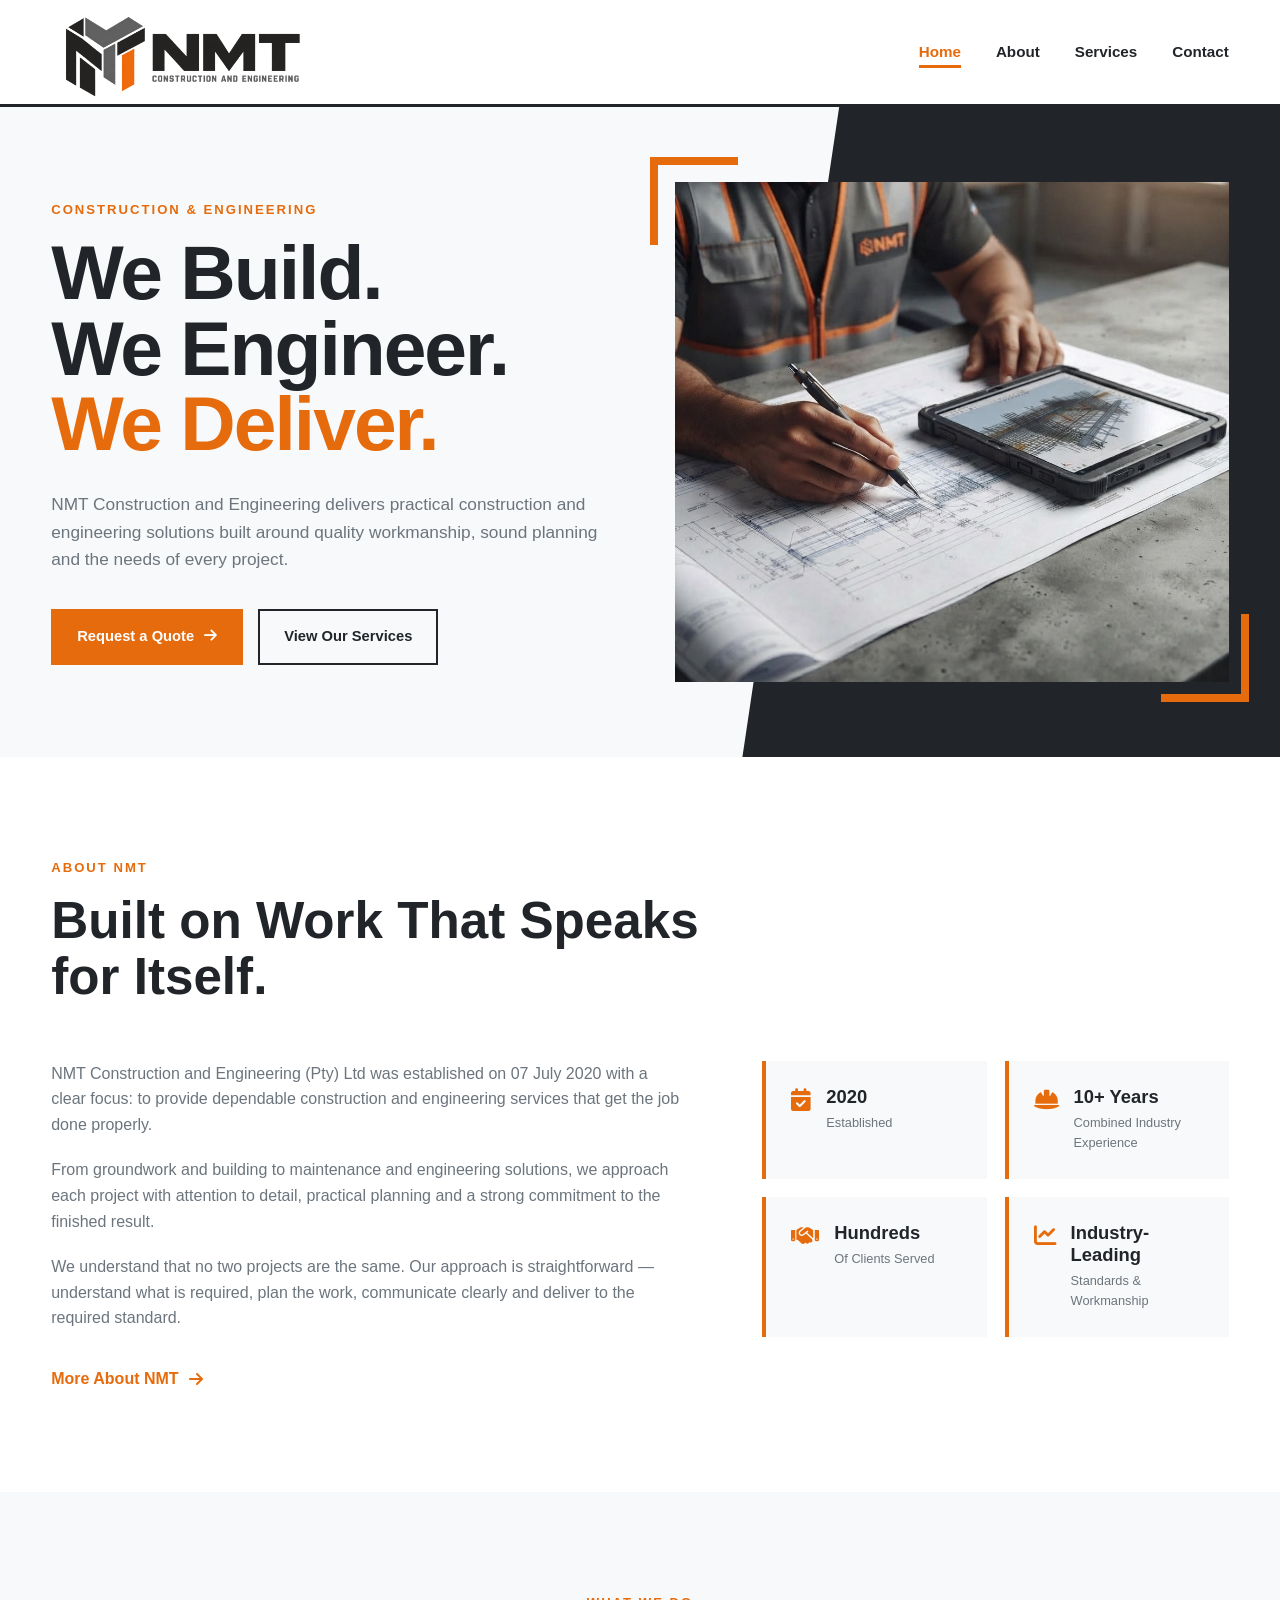
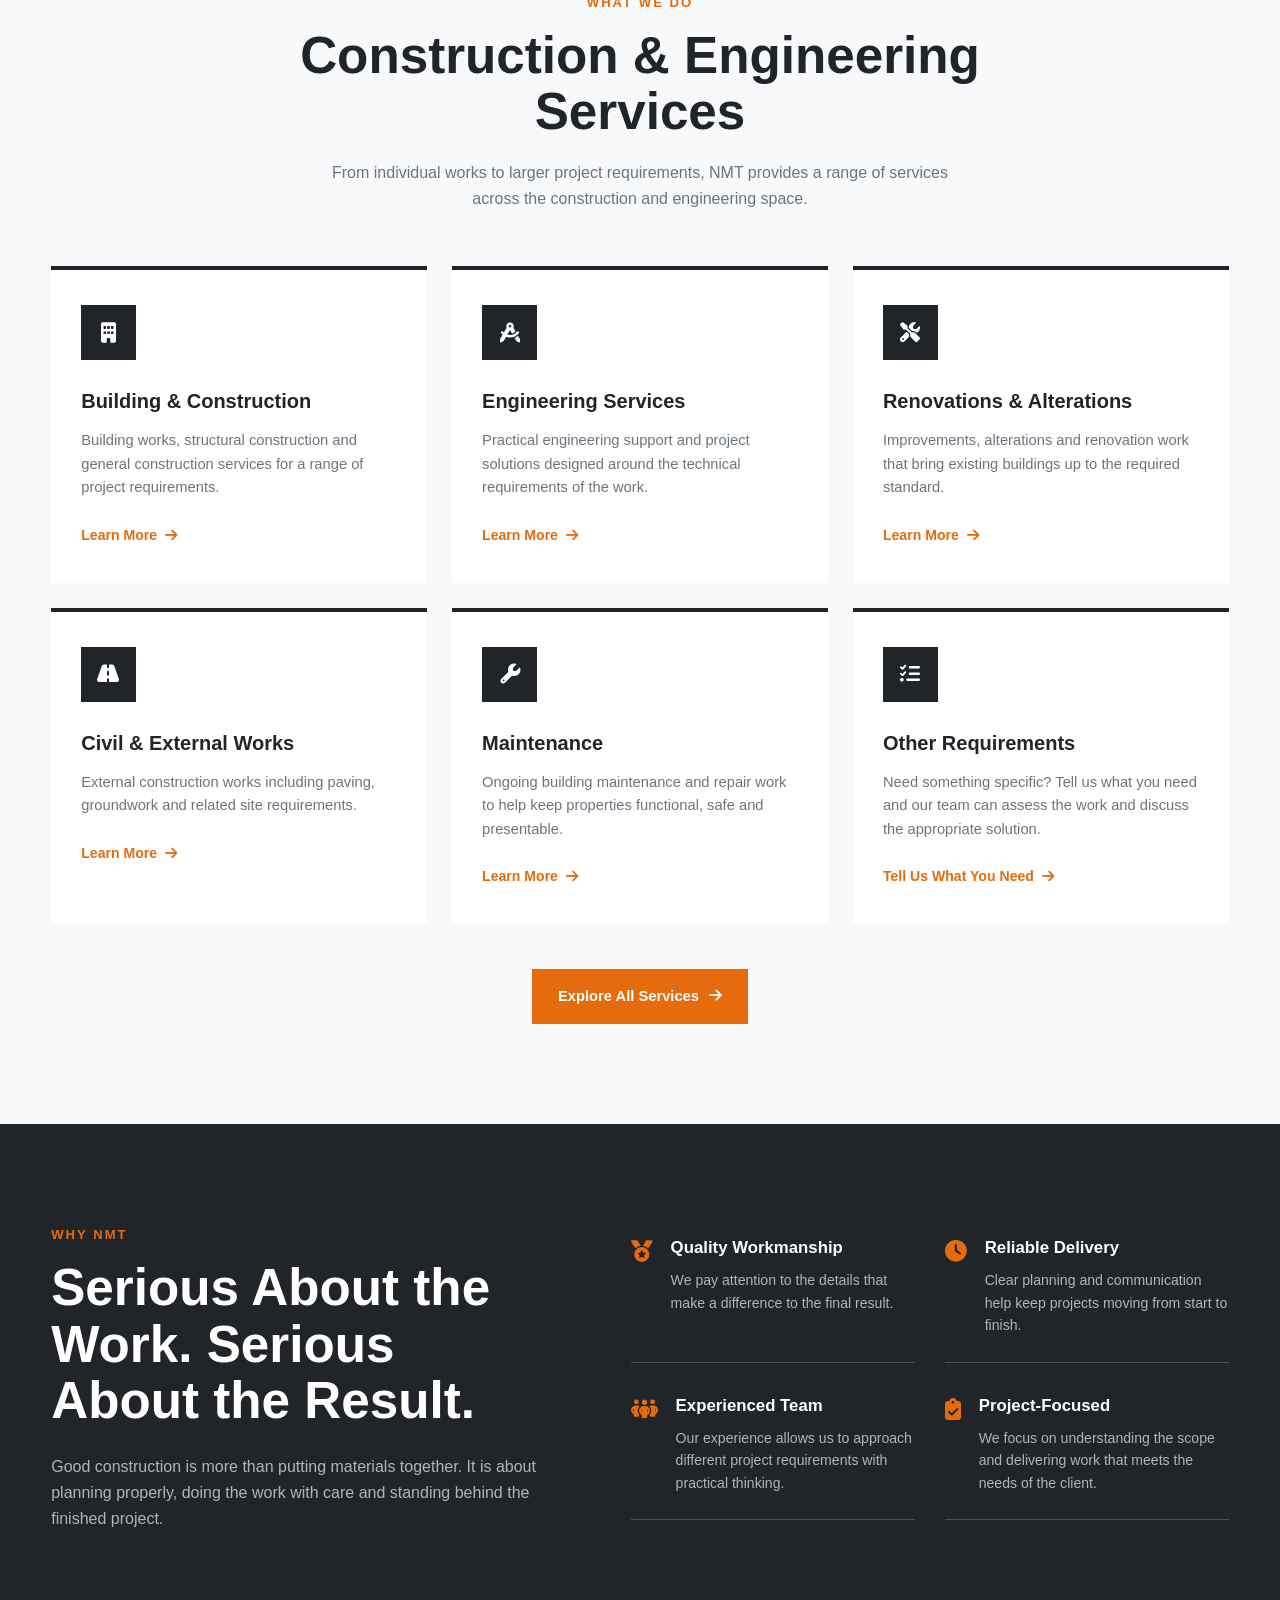
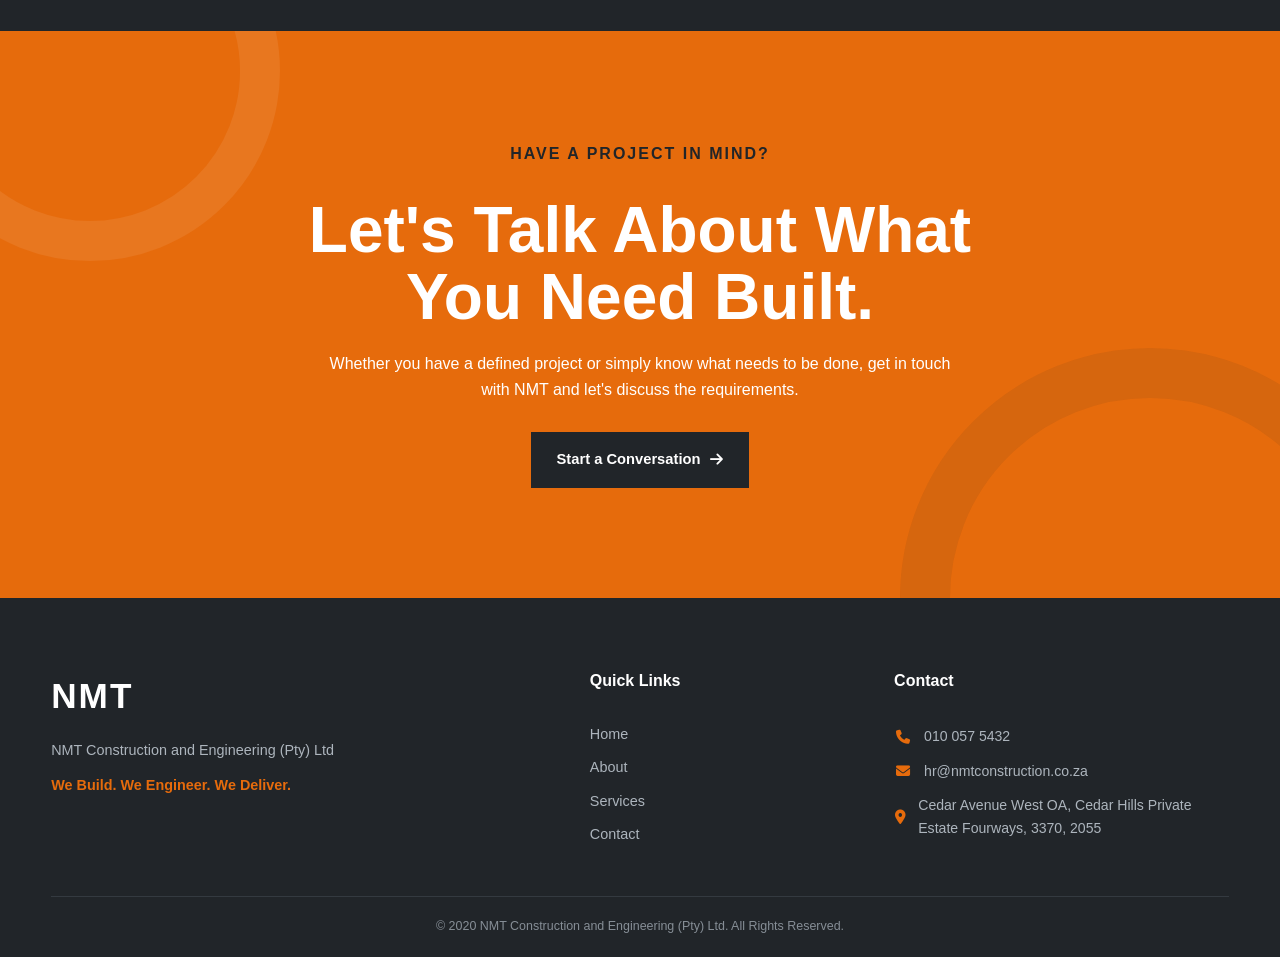
==== commit 71e8a850: "Fix HTML formatting and structure" ====
--- a/index.html
+++ b/index.html
@@ -413,17 +413,11 @@
 
                     <p>
                         <i class="fas fa-envelope"></i>
-                        <a href="mailto:info@nmtconstruction.co.za">
-                           info@nmtconstruction.co.za
-                        </a>
-                    </p>
-
-                    <p>
-                        <i class="fas fa-envelope-open"></i>
-                        <a href="mailto:info@nmtconstruction.co.za">
-                           info@nmtconstruction.co.za
-                        </a>
-                    </p>
+                        <a href="mailto:hr@nmtconstruction.co.za">
+                           hr@nmtconstruction.co.za
+                        </a>
+                    </p>
+
 
                     <p>
                         <i class="fas fa-location-dot"></i>
@@ -444,7 +438,7 @@
     </footer>
 
 
-    <script src="script.js"></script>
+    <script src="js/script.js"></script>
 
 </body>
 </html>
